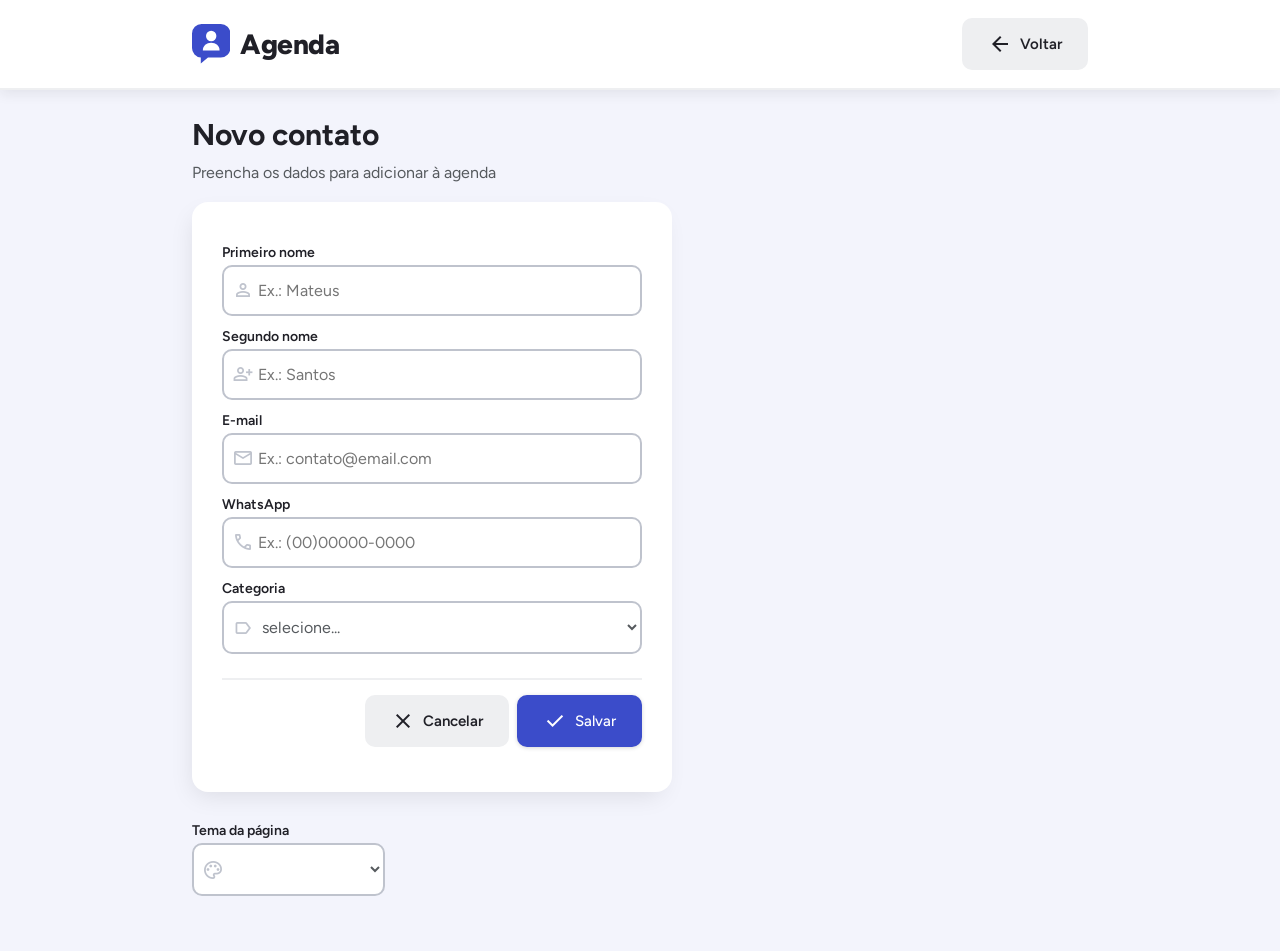
==== contatos/cadastro.html @ 2803d9c7 "CRUD de contatos com HTML, CSS, JS e mudança de tema" ====
<!DOCTYPE html>
<html lang="pt-BR">
    <head>
        <meta charset="UTF-8">
        <meta name="viewport" content="width=device-width, initial-scale=1.0">
        <link rel="stylesheet" href="https://fonts.googleapis.com/css2?family=Material+Symbols+Outlined:opsz,wght,FILL,GRAD@20..48,100..700,0..1,-50..200">
        <link rel="stylesheet" href="assets/css/cadastro.css">
        <title>Novo contato</title>
    </head>
    <body>
        <div id="content">
            <header>
                <a class="logo" href="index.html"></a>
                <a href="index.html" class="btn btn-light">
                    <span class="material-symbols-outlined icon">arrow_back</span>
                    Voltar
                </a>
            </header>

            <main>
                <h1 class="title">Novo contato</h1>
                <p class="text">Preencha os dados para adicionar à agenda</p>

                <form onsubmit="salvar(event)">
                    <div class="field">
                        <label for="primeironome">Primeiro nome</label>
                        <span class="material-symbols-outlined field-icon">person</span>
                        <input id="primeironome" name="primeironome" type="text" class="input-field" placeholder="Ex.: Mateus" required>
                    </div>

                    <div class="field">
                        <label for="segundonome">Segundo nome</label>
                        <span class="material-symbols-outlined field-icon">person_add</span>
                        <input id="segundonome" name="segundonome" type="text" class="input-field" placeholder="Ex.: Santos" required>
                    </div>

                    <div class="field">
                        <label for="email">E-mail</label>
                        <span class="material-symbols-outlined field-icon">mail</span>
                        <input id="email" name="email" type="email" class="input-field" placeholder="Ex.: contato@email.com" required>
                    </div>

                    <div class="field">
                        <label for="email">WhatsApp</label>
                        <span class="material-symbols-outlined field-icon">phone</span>
                        <input id="whatsapp" name="whatsapp" type="text" class="input-field" placeholder="Ex.: (00)00000-0000" required>
                    </div>

                    <div class="field">
                        <label for="categoria">Categoria</label>
                        <span class="material-symbols-outlined field-icon">label</span>
                        <select name="categoria" id="categoria" class="input-field">
                            <option value="">selecione...</option>
                            <option value="Favoritos">Favoritos</option>
                            <option value="Família">Família</option>
                            <option value="Trabalho">Trabalho</option>
                            <option value="Amigos">Amigos</option>
                        </select>
                    </div>

                    <hr>

                    <div class="row end">
                        <button class="btn btn-light" type="reset">
                            <span class="material-symbols-outlined icon">close</span>
                            Cancelar
                        </button>

                        <button class="btn btn-primary" type="submit">
                            <span class="material-symbols-outlined icon">done</span>
                            Salvar
                        </button>
                    </div>
                </form>

                <div class="field fit-content my-3">
                    <label for="tema">Tema da página</label>
                    <span class="material-symbols-outlined field-icon">palette</span>
                    <select name="tema" id="tema" class="input-field" onchange="trocarTema(this.value)"></select>
                </div>
            </main>
        </div>
        <script src="assets/js/tema.js"></script>
        <script src="assets/js/logo.js"></script>
        <script src="assets/js/cadastro.js"></script>
        <script src="assets/js/spinner.js"></script>
    </body>
</html>
---- contatos/assets/css/cadastro.css ----
@import url('base.css');

form {
    width: 480px;
    background-color: var(--cor-superfice);
    padding: 30px;
    margin-top: 20px;
    border-radius: 16px;
    box-shadow: #0000001a -4px 9px 25px -6px;
}
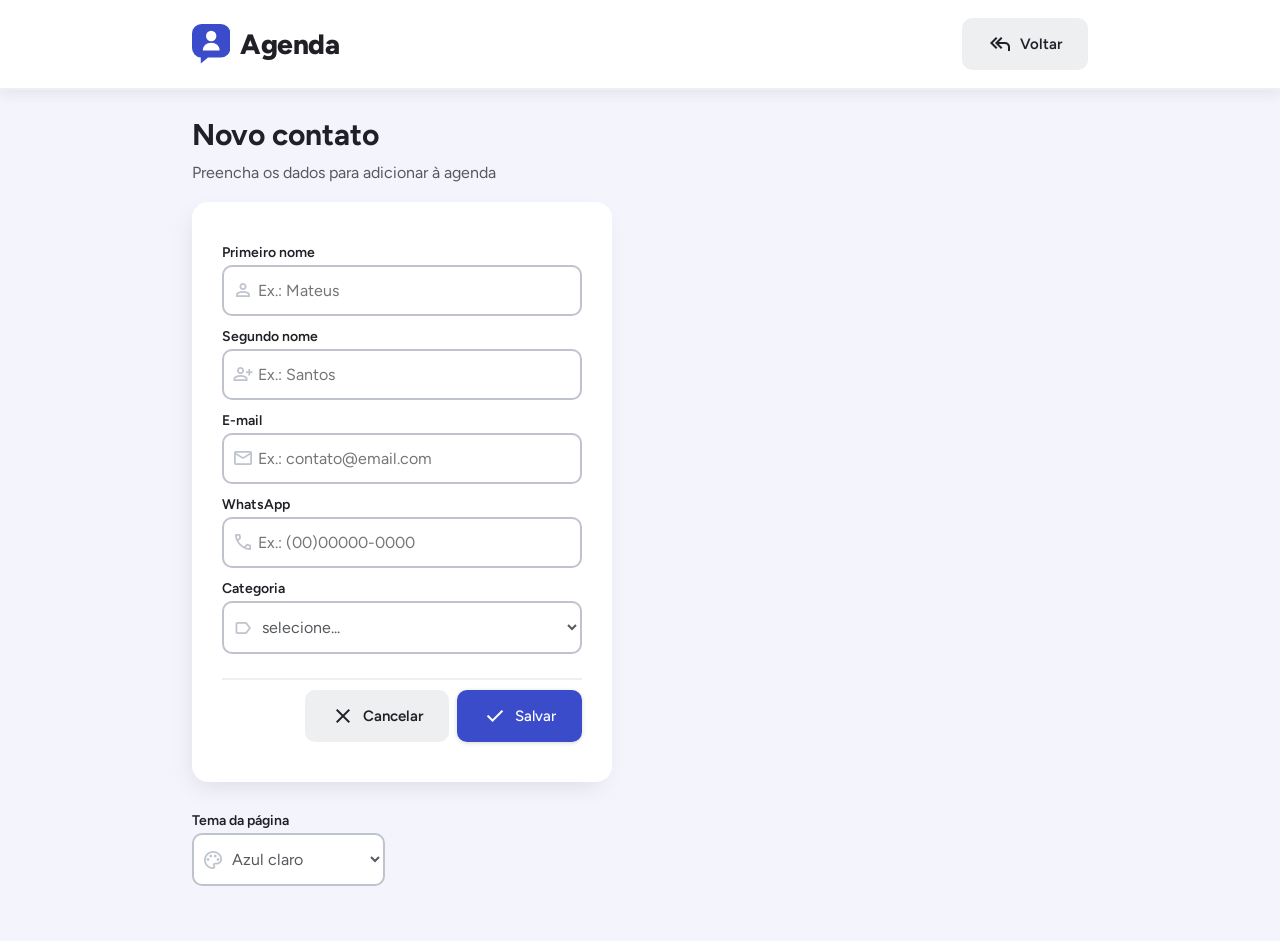
==== commit 2444e961: "tornando o projeto responsivo" ====
--- a/contatos/cadastro.html
+++ b/contatos/cadastro.html
@@ -11,9 +11,9 @@
         <div id="content">
             <header>
                 <a class="logo" href="index.html"></a>
-                <a href="index.html" class="btn btn-light">
-                    <span class="material-symbols-outlined icon">arrow_back</span>
-                    Voltar
+                <a href="index.html" class="btn btn-light" title="Ir para o início">
+                    <span class="material-symbols-outlined icon">reply_all</span>
+                    <span class="label">Voltar</span>
                 </a>
             </header>
 
@@ -60,13 +60,13 @@
 
                     <hr>
 
-                    <div class="row end">
-                        <button class="btn btn-light" type="reset">
+                    <div class="row end my-1">
+                        <button class="btn btn-light fit-content" type="reset">
                             <span class="material-symbols-outlined icon">close</span>
                             Cancelar
                         </button>
 
-                        <button class="btn btn-primary" type="submit">
+                        <button class="btn btn-primary fit-content" type="submit">
                             <span class="material-symbols-outlined icon">done</span>
                             Salvar
                         </button>
--- a/contatos/assets/css/cadastro.css
+++ b/contatos/assets/css/cadastro.css
@@ -1,10 +1,18 @@
 @import url('base.css');
 
 form {
-    width: 480px;
+    width: 420px;
     background-color: var(--cor-superfice);
     padding: 30px;
     margin-top: 20px;
     border-radius: 16px;
     box-shadow: #0000001a -4px 9px 25px -6px;
+}
+
+@media (max-width: 500px) {
+    
+    form {
+        width: 100%;
+    }
+
 }
